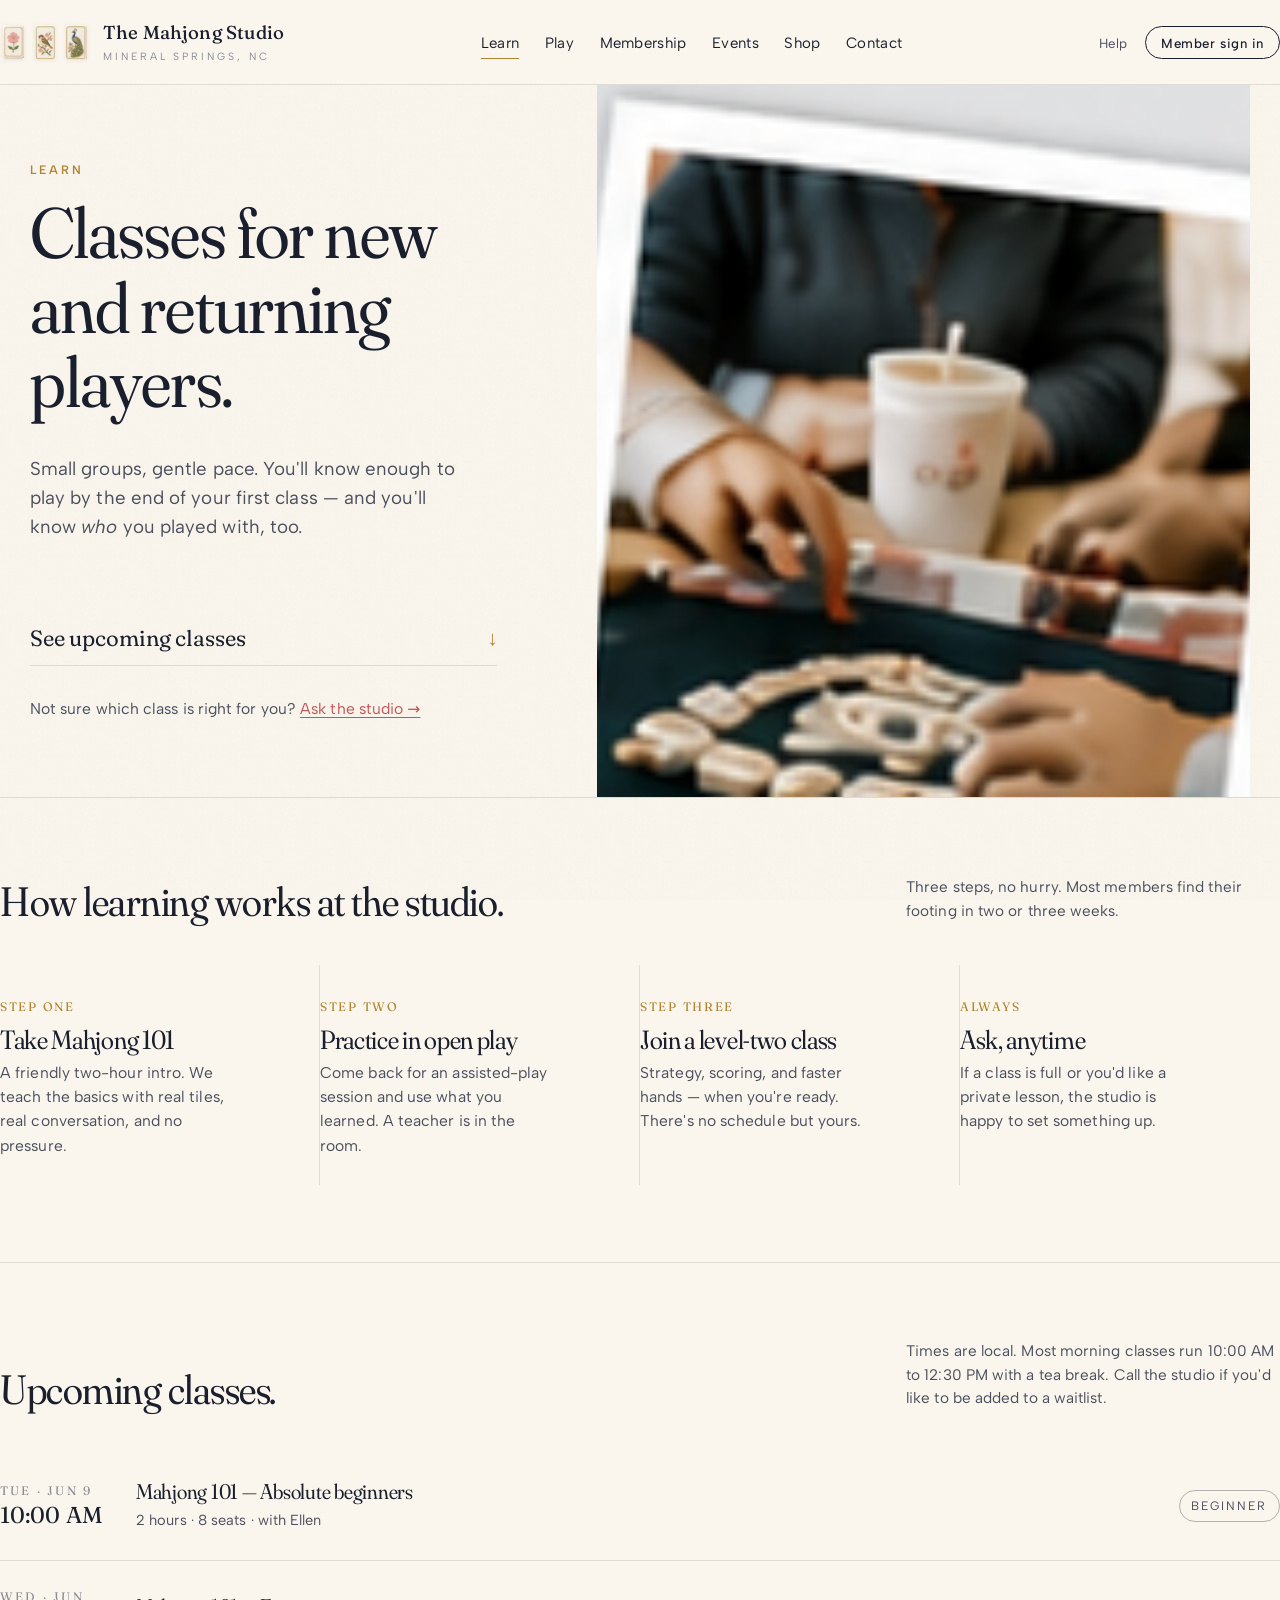
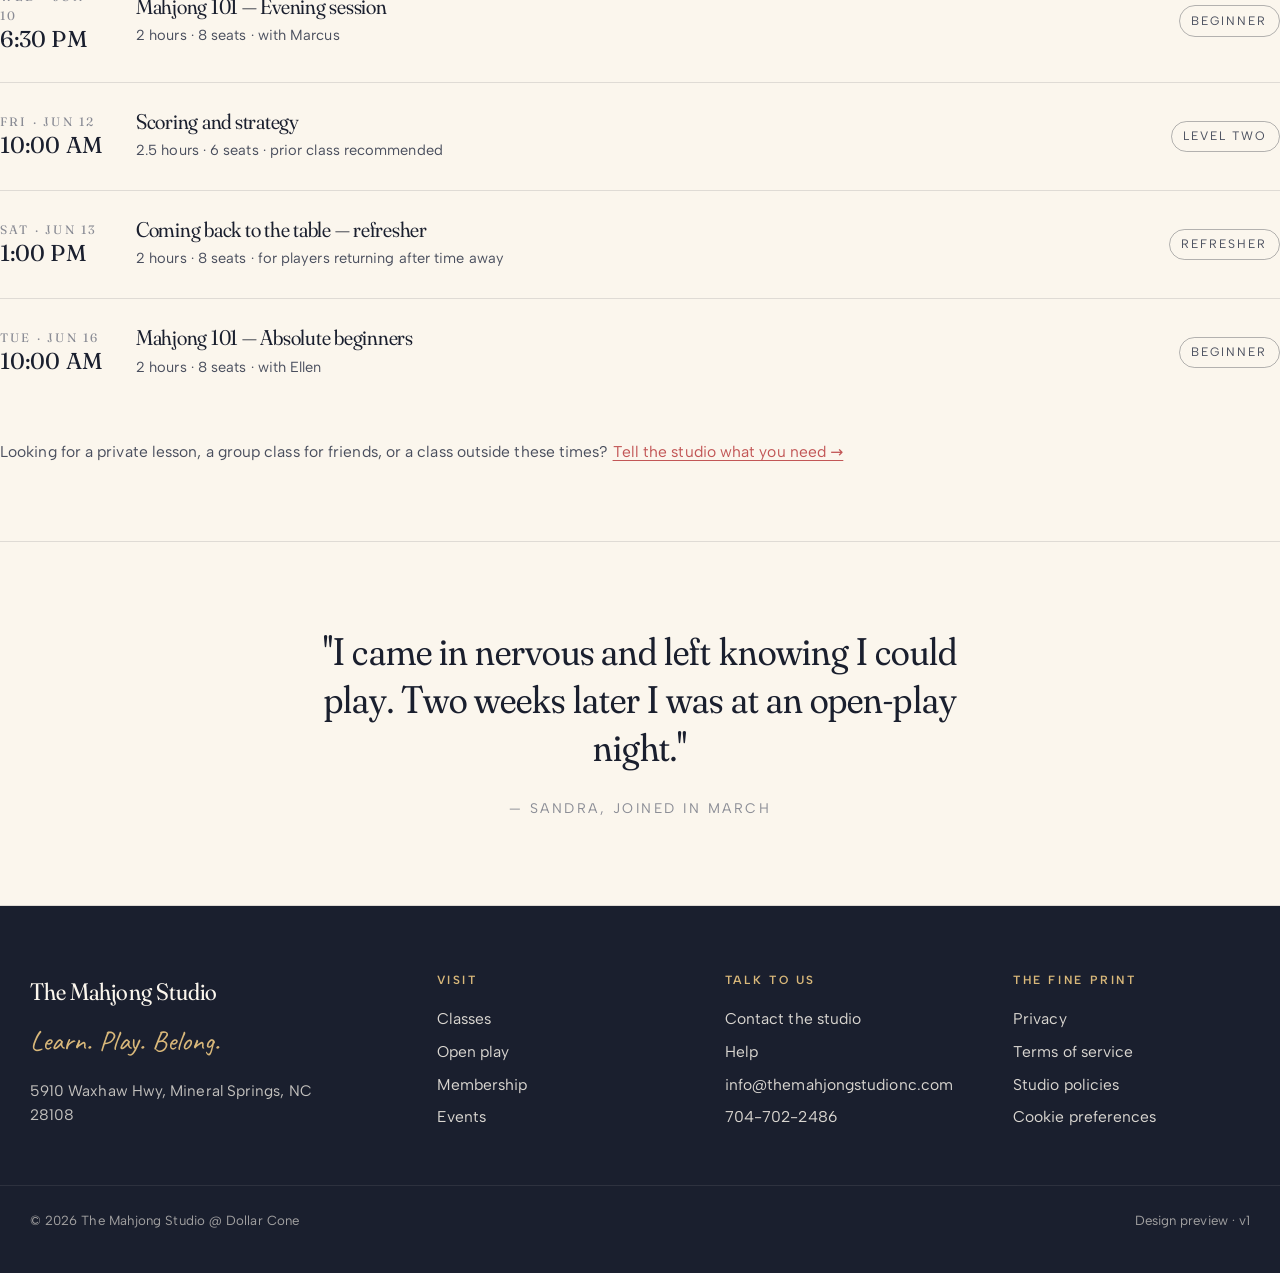
==== classes.html @ 5782437b "Initial design preview for public website redesign" ====
<!doctype html>
<html lang="en">
<head>
  <meta charset="utf-8" />
  <meta name="viewport" content="width=device-width, initial-scale=1" />
  <title>Classes — The Mahjong Studio</title>
  <link rel="stylesheet" href="./_shared.css" />
</head>
<body>
  <header class="site-nav">
    <div class="shell row">
      <a class="brandmark" href="./index.html">
        <span class="tiles">
          <img src="./assets/mahjong-logo-tile-flower.png" alt="" />
          <img src="./assets/mahjong-logo-tile-sparrow.png" alt="" />
          <img src="./assets/mahjong-logo-tile-peacock.png" alt="" />
        </span>
        <span>
          <span class="name">The Mahjong Studio</span>
          <span class="loc">Mineral Springs, NC</span>
        </span>
      </a>
      <nav>
        <ul class="primary-nav">
          <li><a href="./classes.html" aria-current="page">Learn</a></li>
          <li><a href="./sessions.html">Play</a></li>
          <li><a href="./membership.html">Membership</a></li>
          <li><a href="#">Events</a></li>
          <li><a href="#">Shop</a></li>
          <li><a href="./contact.html">Contact</a></li>
        </ul>
      </nav>
      <ul class="utility-nav">
        <li><a href="./help.html">Help</a></li>
        <li><a class="member" href="#">Member sign in</a></li>
      </ul>
    </div>
  </header>

  <main>
    <section class="page-hero shell-wide" aria-labelledby="classes-title">
      <div class="copy">
        <span class="eyebrow gold">Learn</span>
        <h1 id="classes-title">Classes for new and returning players.</h1>
        <p class="sub" style="margin-top: 1.6rem;">
          Small groups, gentle pace. You'll know enough to play by the end of your first class —
          and you'll know <em>who</em> you played with, too.
        </p>

        <div class="actions" style="margin-top: 2rem;">
          <a href="#schedule">
            <span>See upcoming classes</span>
            <span class="arrow">↓</span>
          </a>
        </div>

        <p class="ask">
          Not sure which class is right for you? <a href="./contact.html">Ask the studio →</a>
        </p>
      </div>
      <div class="photo">
        <img src="./assets/mahjong-studio-polaroid-play.png" alt="A class at the studio with the instructor explaining a hand" />
      </div>
    </section>

    <section class="section shell-wide" aria-labelledby="path-title">
      <div class="section-head">
        <h2 id="path-title">How learning works at the studio.</h2>
        <p class="meta">
          Three steps, no hurry. Most members find their footing in two or three weeks.
        </p>
      </div>

      <div class="feature-grid">
        <div class="feature">
          <span class="num">STEP ONE</span>
          <h3>Take Mahjong 101</h3>
          <p>A friendly two-hour intro. We teach the basics with real tiles, real conversation, and no pressure.</p>
        </div>
        <div class="feature">
          <span class="num">STEP TWO</span>
          <h3>Practice in open play</h3>
          <p>Come back for an assisted-play session and use what you learned. A teacher is in the room.</p>
        </div>
        <div class="feature">
          <span class="num">STEP THREE</span>
          <h3>Join a level-two class</h3>
          <p>Strategy, scoring, and faster hands — when you're ready. There's no schedule but yours.</p>
        </div>
        <div class="feature">
          <span class="num">ALWAYS</span>
          <h3>Ask, anytime</h3>
          <p>If a class is full or you'd like a private lesson, the studio is happy to set something up.</p>
        </div>
      </div>
    </section>

    <section class="section shell-wide" id="schedule" aria-labelledby="schedule-title">
      <div class="section-head">
        <h2 id="schedule-title">Upcoming classes.</h2>
        <p class="meta">
          Times are local. Most morning classes run 10:00 AM to 12:30 PM with a tea break.
          Call the studio if you'd like to be added to a waitlist.
        </p>
      </div>

      <div class="stack">
        <a class="row-item" href="#">
          <span class="when">
            <span class="day">Tue · Jun 9</span>
            <span class="date">10:00 AM</span>
          </span>
          <span class="body">
            <h4>Mahjong 101 — Absolute beginners</h4>
            <span class="meta">2 hours · 8 seats · with Ellen</span>
          </span>
          <span class="tag">Beginner</span>
        </a>
        <a class="row-item" href="#">
          <span class="when">
            <span class="day">Wed · Jun 10</span>
            <span class="date">6:30 PM</span>
          </span>
          <span class="body">
            <h4>Mahjong 101 — Evening session</h4>
            <span class="meta">2 hours · 8 seats · with Marcus</span>
          </span>
          <span class="tag">Beginner</span>
        </a>
        <a class="row-item" href="#">
          <span class="when">
            <span class="day">Fri · Jun 12</span>
            <span class="date">10:00 AM</span>
          </span>
          <span class="body">
            <h4>Scoring and strategy</h4>
            <span class="meta">2.5 hours · 6 seats · prior class recommended</span>
          </span>
          <span class="tag">Level two</span>
        </a>
        <a class="row-item" href="#">
          <span class="when">
            <span class="day">Sat · Jun 13</span>
            <span class="date">1:00 PM</span>
          </span>
          <span class="body">
            <h4>Coming back to the table — refresher</h4>
            <span class="meta">2 hours · 8 seats · for players returning after time away</span>
          </span>
          <span class="tag">Refresher</span>
        </a>
        <a class="row-item" href="#">
          <span class="when">
            <span class="day">Tue · Jun 16</span>
            <span class="date">10:00 AM</span>
          </span>
          <span class="body">
            <h4>Mahjong 101 — Absolute beginners</h4>
            <span class="meta">2 hours · 8 seats · with Ellen</span>
          </span>
          <span class="tag">Beginner</span>
        </a>
      </div>

      <p class="ask" style="margin-top: 2rem;">
        Looking for a private lesson, a group class for friends, or a class outside these times?
        <a href="./contact.html">Tell the studio what you need →</a>
      </p>
    </section>

    <section class="pull">
      <div class="shell">
        <blockquote>
          "I came in nervous and left knowing I could play. Two weeks later I was at an open-play night."
        </blockquote>
        <cite>— Sandra, joined in March</cite>
      </div>
    </section>
  </main>

  <footer class="site-foot">
    <div class="shell row">
      <div>
        <span class="serif" style="font-size: 1.4rem;">The Mahjong Studio</span>
        <span class="tagline">Learn. Play. Belong.</span>
        <p style="font-size: 0.9rem; opacity: 0.75; max-width: 18rem;">5910 Waxhaw Hwy, Mineral Springs, NC 28108</p>
      </div>
      <div>
        <h4>Visit</h4>
        <a href="./classes.html">Classes</a>
        <a href="./sessions.html">Open play</a>
        <a href="./membership.html">Membership</a>
        <a href="#">Events</a>
      </div>
      <div>
        <h4>Talk to us</h4>
        <a href="./contact.html">Contact the studio</a>
        <a href="./help.html">Help</a>
        <a href="mailto:info@themahjongstudionc.com">info@themahjongstudionc.com</a>
        <a href="tel:7047022486">704-702-2486</a>
      </div>
      <div>
        <h4>The fine print</h4>
        <a href="#">Privacy</a>
        <a href="#">Terms of service</a>
        <a href="#">Studio policies</a>
        <a href="#">Cookie preferences</a>
      </div>
    </div>
    <div class="shell colophon">
      <span>© 2026 The Mahjong Studio @ Dollar Cone</span>
      <span>Design preview · v1</span>
    </div>
  </footer>
</body>
</html>
---- _shared.css ----
/* Design preview for The Mahjong Studio public surface
   Throwaway HTML — open any *.html file in a browser to review.
   Direction: warm editorial hospitality, type-led, generous space. */

@import url('https://fonts.googleapis.com/css2?family=Fraunces:opsz,wght,SOFT@9..144,300..700,30..100&family=Albert+Sans:wght@300;400;500;600&family=Caveat:wght@500&display=swap');

:root {
  --paper:        #fbf6ed;
  --paper-soft:   #f4ecdd;
  --ink:          #1a1f2e;
  --ink-soft:     #4a4f5e;
  --ink-faint:    #8a8c95;
  --rule:         rgba(26, 31, 46, 0.12);
  --rule-strong:  rgba(26, 31, 46, 0.32);
  --coral:        #c25656;
  --gold:         #b18432;
  --gold-soft:    #d9b87a;
  --moss:         #6b7a5a;
  --linen:        #efe5d2;
  --max:          76rem;
}

* { box-sizing: border-box; margin: 0; padding: 0; }

html { font-size: 17px; }

body {
  background: var(--paper);
  color: var(--ink);
  font-family: 'Albert Sans', system-ui, sans-serif;
  font-weight: 400;
  line-height: 1.55;
  letter-spacing: 0.005em;
  -webkit-font-smoothing: antialiased;
  text-rendering: optimizeLegibility;
}

/* Subtle paper grain */
body::before {
  content: '';
  position: fixed;
  inset: 0;
  pointer-events: none;
  background-image: url("data:image/svg+xml;utf8,<svg xmlns='http://www.w3.org/2000/svg' width='200' height='200'><filter id='n'><feTurbulence baseFrequency='0.85' numOctaves='2'/><feColorMatrix values='0 0 0 0 0  0 0 0 0 0  0 0 0 0 0  0 0 0 0.035 0'/></filter><rect width='200' height='200' filter='url(%23n)'/></svg>");
  mix-blend-mode: multiply;
  opacity: 0.6;
  z-index: 1;
}

main, header, footer, nav { position: relative; z-index: 2; }

/* Type system */
.serif  { font-family: 'Fraunces', Georgia, serif; font-variation-settings: 'opsz' 144, 'SOFT' 50; }
.script { font-family: 'Caveat', cursive; }

h1, h2, h3, h4 {
  font-family: 'Fraunces', Georgia, serif;
  font-variation-settings: 'opsz' 144, 'SOFT' 50;
  font-weight: 380;
  letter-spacing: -0.012em;
  line-height: 1.04;
}

.eyebrow {
  font-family: 'Albert Sans', sans-serif;
  font-size: 0.72rem;
  text-transform: uppercase;
  letter-spacing: 0.22em;
  font-weight: 600;
  color: var(--ink-soft);
}

.eyebrow.gold { color: var(--gold); }
.eyebrow.coral { color: var(--coral); }
.eyebrow.moss { color: var(--moss); }

/* Layout */
.shell {
  max-width: var(--max);
  margin: 0 auto;
  padding: 0 1.75rem;
}

.shell-wide {
  max-width: 90rem;
  margin: 0 auto;
  padding: 0 1.75rem;
}

/* Top nav — small, dignified */
.site-nav {
  border-bottom: 1px solid var(--rule);
  background: var(--paper);
}

.site-nav .row {
  display: flex;
  align-items: center;
  justify-content: space-between;
  gap: 2rem;
  padding: 1.1rem 0;
}

.brandmark {
  display: flex;
  align-items: center;
  gap: 0.75rem;
  text-decoration: none;
  color: var(--ink);
}

.brandmark .tiles {
  display: flex;
  gap: 0.25rem;
}

.brandmark .tiles img {
  width: 1.6rem;
  height: 2rem;
  object-fit: contain;
  filter: drop-shadow(0 1px 2px rgba(0,0,0,0.08));
}

.brandmark .name {
  font-family: 'Fraunces', Georgia, serif;
  font-size: 1.1rem;
  font-weight: 460;
  letter-spacing: 0.01em;
  font-variation-settings: 'opsz' 24, 'SOFT' 30;
}

.brandmark .loc {
  display: block;
  font-size: 0.62rem;
  text-transform: uppercase;
  letter-spacing: 0.28em;
  color: var(--ink-faint);
  margin-top: 0.05rem;
}

.primary-nav {
  display: flex;
  gap: 1.5rem;
  list-style: none;
  align-items: center;
}

.primary-nav a {
  font-size: 0.88rem;
  color: var(--ink);
  text-decoration: none;
  letter-spacing: 0.02em;
  padding: 0.35rem 0;
  border-bottom: 1px solid transparent;
  transition: border-color 200ms ease;
}

.primary-nav a:hover,
.primary-nav a[aria-current='page'] {
  border-bottom-color: var(--gold);
}

.utility-nav {
  display: flex;
  gap: 1rem;
  list-style: none;
  align-items: center;
}

.utility-nav a {
  font-size: 0.78rem;
  color: var(--ink-soft);
  text-decoration: none;
  letter-spacing: 0.04em;
}

.utility-nav .member {
  border: 1px solid var(--ink);
  padding: 0.45rem 0.9rem;
  color: var(--ink);
  border-radius: 999px;
  font-weight: 500;
}

.utility-nav .member:hover { background: var(--ink); color: var(--paper); }

/* Page hero — split, no overlay */
.page-hero {
  display: grid;
  grid-template-columns: minmax(0, 1fr) minmax(0, 1.15fr);
  gap: 0;
  align-items: stretch;
  border-bottom: 1px solid var(--rule);
}

.page-hero .copy {
  padding: 4.5rem 2.5rem 4.5rem 0;
  display: flex;
  flex-direction: column;
  justify-content: center;
  max-width: 30rem;
}

.page-hero .photo {
  position: relative;
  min-height: 32rem;
  background: var(--linen);
}

.page-hero .photo img {
  position: absolute;
  inset: 0;
  width: 100%;
  height: 100%;
  object-fit: cover;
}

.page-hero h1 {
  font-size: clamp(2.6rem, 5.6vw, 4.2rem);
  margin: 0.9rem 0 0.6rem;
}

.page-hero .script {
  font-size: 2.1rem;
  color: var(--coral);
  line-height: 1;
  margin: 0.4rem 0 1.2rem;
  display: inline-block;
}

.page-hero .sub {
  font-size: 1.1rem;
  color: var(--ink-soft);
  max-width: 26rem;
  margin: 0 0 2rem;
}

.page-hero .actions {
  display: flex;
  flex-direction: column;
  gap: 0.6rem;
  margin-bottom: 1.3rem;
}

.page-hero .actions a {
  font-family: 'Fraunces', Georgia, serif;
  font-variation-settings: 'opsz' 24, 'SOFT' 50;
  font-size: 1.3rem;
  font-weight: 380;
  letter-spacing: -0.005em;
  color: var(--ink);
  text-decoration: none;
  border-bottom: 1px solid var(--rule);
  padding: 0.6rem 0;
  display: flex;
  justify-content: space-between;
  align-items: center;
  transition: color 200ms ease, border-color 200ms ease;
}

.page-hero .actions a:hover {
  color: var(--coral);
  border-bottom-color: var(--coral);
}

.page-hero .actions a .arrow { color: var(--gold); font-size: 1.2rem; }

.ask {
  font-size: 0.92rem;
  color: var(--ink-soft);
  margin-top: 0.5rem;
}

.ask a {
  color: var(--coral);
  text-decoration: underline;
  text-decoration-thickness: 1px;
  text-underline-offset: 3px;
}

/* Section: feature row */
.section {
  padding: 4.5rem 0;
  border-bottom: 1px solid var(--rule);
}

.section-head {
  display: flex;
  justify-content: space-between;
  align-items: flex-end;
  margin-bottom: 2.5rem;
  gap: 2rem;
  flex-wrap: wrap;
}

.section-head h2 {
  font-size: clamp(1.9rem, 3.2vw, 2.6rem);
  max-width: 32rem;
}

.section-head .meta {
  font-size: 0.9rem;
  color: var(--ink-soft);
  max-width: 22rem;
}

/* Feature grid — 4 typographic blocks, not boxes */
.feature-grid {
  display: grid;
  grid-template-columns: repeat(4, minmax(0, 1fr));
  gap: 0;
}

.feature {
  padding: 1.6rem 1.5rem 1.6rem 0;
  border-right: 1px solid var(--rule);
  text-decoration: none;
  color: var(--ink);
  display: block;
  position: relative;
}

.feature:last-child { border-right: 0; }

.feature .num {
  font-family: 'Fraunces', serif;
  font-variation-settings: 'opsz' 24;
  font-size: 0.72rem;
  color: var(--gold);
  letter-spacing: 0.14em;
}

.feature h3 {
  font-size: 1.55rem;
  margin: 0.45rem 0 0.45rem;
  font-weight: 380;
}

.feature p {
  color: var(--ink-soft);
  font-size: 0.92rem;
  max-width: 14rem;
}

.feature .more {
  font-size: 0.82rem;
  color: var(--coral);
  margin-top: 0.9rem;
  display: inline-block;
  border-bottom: 1px solid transparent;
}

.feature:hover .more { border-bottom-color: var(--coral); }

/* Studio block */
.studio-card {
  display: grid;
  grid-template-columns: 1fr 1fr;
  gap: 3rem;
  padding: 4.5rem 0;
  border-bottom: 1px solid var(--rule);
  align-items: center;
}

.studio-card .meta {
  display: grid;
  grid-template-columns: max-content 1fr;
  gap: 0.6rem 1.5rem;
  margin-top: 1.6rem;
  font-size: 0.95rem;
}

.studio-card .meta dt {
  font-size: 0.72rem;
  text-transform: uppercase;
  letter-spacing: 0.18em;
  color: var(--ink-faint);
  padding-top: 0.18rem;
}

.studio-card .meta dd { color: var(--ink); }

.studio-card .photo {
  position: relative;
  aspect-ratio: 5 / 4;
  background: var(--linen);
  overflow: hidden;
}

.studio-card .photo img {
  position: absolute;
  inset: 0;
  width: 100%;
  height: 100%;
  object-fit: cover;
}

/* Footer */
.site-foot {
  background: var(--ink);
  color: var(--paper);
  padding: 4rem 0 2.5rem;
  margin-top: 0;
}

.site-foot .row {
  display: grid;
  grid-template-columns: 1.5fr 1fr 1fr 1fr;
  gap: 3rem;
}

.site-foot h4 {
  font-family: 'Albert Sans', sans-serif;
  font-size: 0.7rem;
  text-transform: uppercase;
  letter-spacing: 0.22em;
  color: var(--gold-soft);
  font-weight: 600;
  margin-bottom: 1rem;
}

.site-foot a {
  color: var(--paper);
  text-decoration: none;
  font-size: 0.92rem;
  display: block;
  padding: 0.25rem 0;
  opacity: 0.85;
}

.site-foot a:hover { opacity: 1; }

.site-foot .tagline {
  font-family: 'Caveat', cursive;
  font-size: 1.65rem;
  color: var(--gold-soft);
  display: block;
  margin: 0.5rem 0 1rem;
}

.site-foot .colophon {
  border-top: 1px solid rgba(251, 246, 237, 0.14);
  margin-top: 3rem;
  padding-top: 1.4rem;
  font-size: 0.78rem;
  opacity: 0.6;
  display: flex;
  justify-content: space-between;
}

/* Lists (used on classes/sessions/help/membership) */
.stack { display: grid; gap: 1px; background: var(--rule); }
.stack > * { background: var(--paper); }

.row-item {
  display: grid;
  grid-template-columns: 6rem 1fr auto;
  gap: 2rem;
  padding: 1.6rem 0;
  align-items: center;
  text-decoration: none;
  color: var(--ink);
}

.row-item .when {
  font-family: 'Fraunces', serif;
  font-variation-settings: 'opsz' 24;
  color: var(--ink);
}

.row-item .when .day {
  font-size: 0.72rem;
  text-transform: uppercase;
  letter-spacing: 0.18em;
  color: var(--ink-faint);
  display: block;
  margin-bottom: 0.15rem;
}

.row-item .when .date {
  font-size: 1.35rem;
  line-height: 1;
}

.row-item .body h4 {
  font-size: 1.25rem;
  font-weight: 380;
  margin-bottom: 0.25rem;
}

.row-item .body .meta {
  font-size: 0.86rem;
  color: var(--ink-soft);
}

.row-item .tag {
  font-size: 0.72rem;
  text-transform: uppercase;
  letter-spacing: 0.16em;
  color: var(--ink-soft);
  border: 1px solid var(--rule-strong);
  padding: 0.32rem 0.7rem;
  border-radius: 999px;
}

.row-item:hover .body h4 { color: var(--coral); }

/* Help: questions */
.q-list {
  display: grid;
  grid-template-columns: repeat(2, minmax(0, 1fr));
  gap: 0;
  border-top: 1px solid var(--rule);
}

.q-list a {
  padding: 1.7rem 1.5rem 1.7rem 0;
  border-bottom: 1px solid var(--rule);
  color: var(--ink);
  text-decoration: none;
  display: block;
}

.q-list a:nth-child(odd) { padding-right: 2.5rem; border-right: 1px solid var(--rule); }
.q-list a:nth-child(even) { padding-left: 2.5rem; }

.q-list .q {
  font-family: 'Fraunces', serif;
  font-variation-settings: 'opsz' 36, 'SOFT' 50;
  font-size: 1.4rem;
  font-weight: 380;
  letter-spacing: -0.005em;
  color: var(--ink);
  margin-bottom: 0.4rem;
  display: flex;
  justify-content: space-between;
}

.q-list .q .arrow { color: var(--gold); }
.q-list .a { color: var(--ink-soft); font-size: 0.92rem; max-width: 28rem; }
.q-list a:hover .q { color: var(--coral); }

/* Contact */
.contact-grid {
  display: grid;
  grid-template-columns: 1fr 1fr;
  gap: 4rem;
  padding: 4.5rem 0;
}

.contact-cards {
  display: grid;
  gap: 0;
}

.contact-card {
  padding: 1.6rem 0;
  border-bottom: 1px solid var(--rule);
  display: grid;
  grid-template-columns: 6.5rem 1fr;
  gap: 1.5rem;
  align-items: baseline;
}

.contact-card:last-child { border-bottom: 0; }

.contact-card dt {
  font-size: 0.72rem;
  text-transform: uppercase;
  letter-spacing: 0.22em;
  color: var(--ink-faint);
  font-weight: 600;
  padding-top: 0.3rem;
}

.contact-card dd .big {
  font-family: 'Fraunces', serif;
  font-variation-settings: 'opsz' 36, 'SOFT' 50;
  font-size: 1.45rem;
  font-weight: 380;
  color: var(--ink);
}

.contact-card dd a { color: var(--ink); text-decoration: none; border-bottom: 1px solid var(--gold); padding-bottom: 0.1rem; }
.contact-card dd a:hover { color: var(--coral); border-bottom-color: var(--coral); }
.contact-card dd small { display: block; color: var(--ink-soft); font-size: 0.85rem; margin-top: 0.35rem; }

.contact-form {
  background: var(--paper-soft);
  padding: 2.5rem;
  border: 1px solid var(--rule);
}

.contact-form h3 { font-size: 1.6rem; margin-bottom: 1.2rem; }

.contact-form label {
  display: block;
  margin-bottom: 1rem;
}

.contact-form label span {
  font-size: 0.74rem;
  text-transform: uppercase;
  letter-spacing: 0.18em;
  color: var(--ink-soft);
  font-weight: 600;
  display: block;
  margin-bottom: 0.35rem;
}

.contact-form input,
.contact-form textarea,
.contact-form select {
  width: 100%;
  background: var(--paper);
  border: 1px solid var(--rule-strong);
  font-family: inherit;
  font-size: 0.95rem;
  color: var(--ink);
  padding: 0.7rem 0.9rem;
}

.contact-form textarea { min-height: 7rem; resize: vertical; }

.contact-form button {
  border: 0;
  background: var(--ink);
  color: var(--paper);
  padding: 0.85rem 1.4rem;
  font-family: 'Fraunces', serif;
  font-variation-settings: 'opsz' 24, 'SOFT' 30;
  font-size: 1.05rem;
  cursor: pointer;
  letter-spacing: 0.005em;
  margin-top: 0.6rem;
}

.contact-form button:hover { background: var(--coral); }

/* Membership tiers */
.tier-grid {
  display: grid;
  grid-template-columns: repeat(2, minmax(0, 1fr));
  gap: 0;
  border-top: 1px solid var(--rule);
}

.tier {
  padding: 2.5rem;
  border-bottom: 1px solid var(--rule);
  border-right: 1px solid var(--rule);
}

.tier:nth-child(even) { border-right: 0; }

.tier .price {
  font-family: 'Fraunces', serif;
  font-variation-settings: 'opsz' 144, 'SOFT' 40;
  font-size: 3.2rem;
  font-weight: 380;
  line-height: 1;
  display: block;
  margin: 0.6rem 0 0.2rem;
}

.tier .price small {
  font-size: 0.9rem;
  font-family: 'Albert Sans', sans-serif;
  color: var(--ink-soft);
  font-variation-settings: normal;
  letter-spacing: 0.02em;
}

.tier h3 { font-size: 1.55rem; margin-bottom: 0.4rem; }
.tier .who { color: var(--ink-soft); margin-bottom: 1.4rem; font-size: 0.95rem; }
.tier ul { list-style: none; padding: 0; }
.tier li { padding: 0.5rem 0; border-top: 1px solid var(--rule); font-size: 0.95rem; }
.tier li:first-child { border-top: 0; }
.tier .join {
  display: inline-block;
  margin-top: 1.4rem;
  font-family: 'Fraunces', serif;
  font-size: 1.1rem;
  font-weight: 380;
  color: var(--coral);
  text-decoration: none;
  border-bottom: 1px solid var(--coral);
  padding-bottom: 0.15rem;
}

.tier.feature { background: var(--paper-soft); }

/* Pull-quote (used on a few pages) */
.pull {
  padding: 5rem 0;
  border-bottom: 1px solid var(--rule);
  text-align: center;
}

.pull blockquote {
  font-family: 'Fraunces', serif;
  font-variation-settings: 'opsz' 144, 'SOFT' 70;
  font-size: clamp(1.6rem, 3vw, 2.4rem);
  font-weight: 380;
  line-height: 1.25;
  max-width: 40rem;
  margin: 0 auto;
  color: var(--ink);
}

.pull cite {
  font-style: normal;
  font-size: 0.82rem;
  letter-spacing: 0.18em;
  text-transform: uppercase;
  color: var(--ink-faint);
  margin-top: 1.6rem;
  display: block;
}

/* Cover page (index) */
.cover {
  min-height: 100vh;
  display: flex;
  flex-direction: column;
  justify-content: center;
  padding: 4rem 0;
}

.cover .eyebrow { margin-bottom: 1.2rem; }
.cover h1 { font-size: clamp(3rem, 7vw, 5.4rem); max-width: 22ch; margin-bottom: 1.4rem; }
.cover .lede { font-size: 1.2rem; color: var(--ink-soft); max-width: 38rem; margin-bottom: 3rem; }

.cover-grid {
  display: grid;
  grid-template-columns: repeat(3, minmax(0, 1fr));
  gap: 0;
  border-top: 1px solid var(--rule);
}

.cover-grid a {
  display: block;
  padding: 1.8rem 1.5rem 1.8rem 0;
  text-decoration: none;
  color: var(--ink);
  border-right: 1px solid var(--rule);
  border-bottom: 1px solid var(--rule);
}

.cover-grid a:nth-child(3n) { border-right: 0; }

.cover-grid .num {
  font-family: 'Fraunces', serif;
  font-size: 0.72rem;
  color: var(--gold);
  letter-spacing: 0.14em;
}

.cover-grid h3 { font-size: 1.6rem; font-weight: 380; margin: 0.4rem 0 0.4rem; }
.cover-grid p { font-size: 0.9rem; color: var(--ink-soft); }
.cover-grid a:hover h3 { color: var(--coral); }

/* Responsive */
@media (max-width: 880px) {
  .page-hero { grid-template-columns: 1fr; }
  .page-hero .copy { padding: 3rem 0; max-width: none; }
  .page-hero .photo { min-height: 22rem; order: -1; }
  .feature-grid { grid-template-columns: repeat(2, 1fr); }
  .feature { border-right: 0; border-bottom: 1px solid var(--rule); }
  .studio-card { grid-template-columns: 1fr; }
  .q-list { grid-template-columns: 1fr; }
  .q-list a:nth-child(odd) { padding-right: 0; border-right: 0; }
  .q-list a:nth-child(even) { padding-left: 0; }
  .contact-grid { grid-template-columns: 1fr; }
  .site-foot .row { grid-template-columns: 1fr 1fr; }
  .tier-grid { grid-template-columns: 1fr; }
  .tier { border-right: 0; }
  .cover-grid { grid-template-columns: 1fr; }
  .cover-grid a { border-right: 0; }
  .primary-nav { display: none; }
}
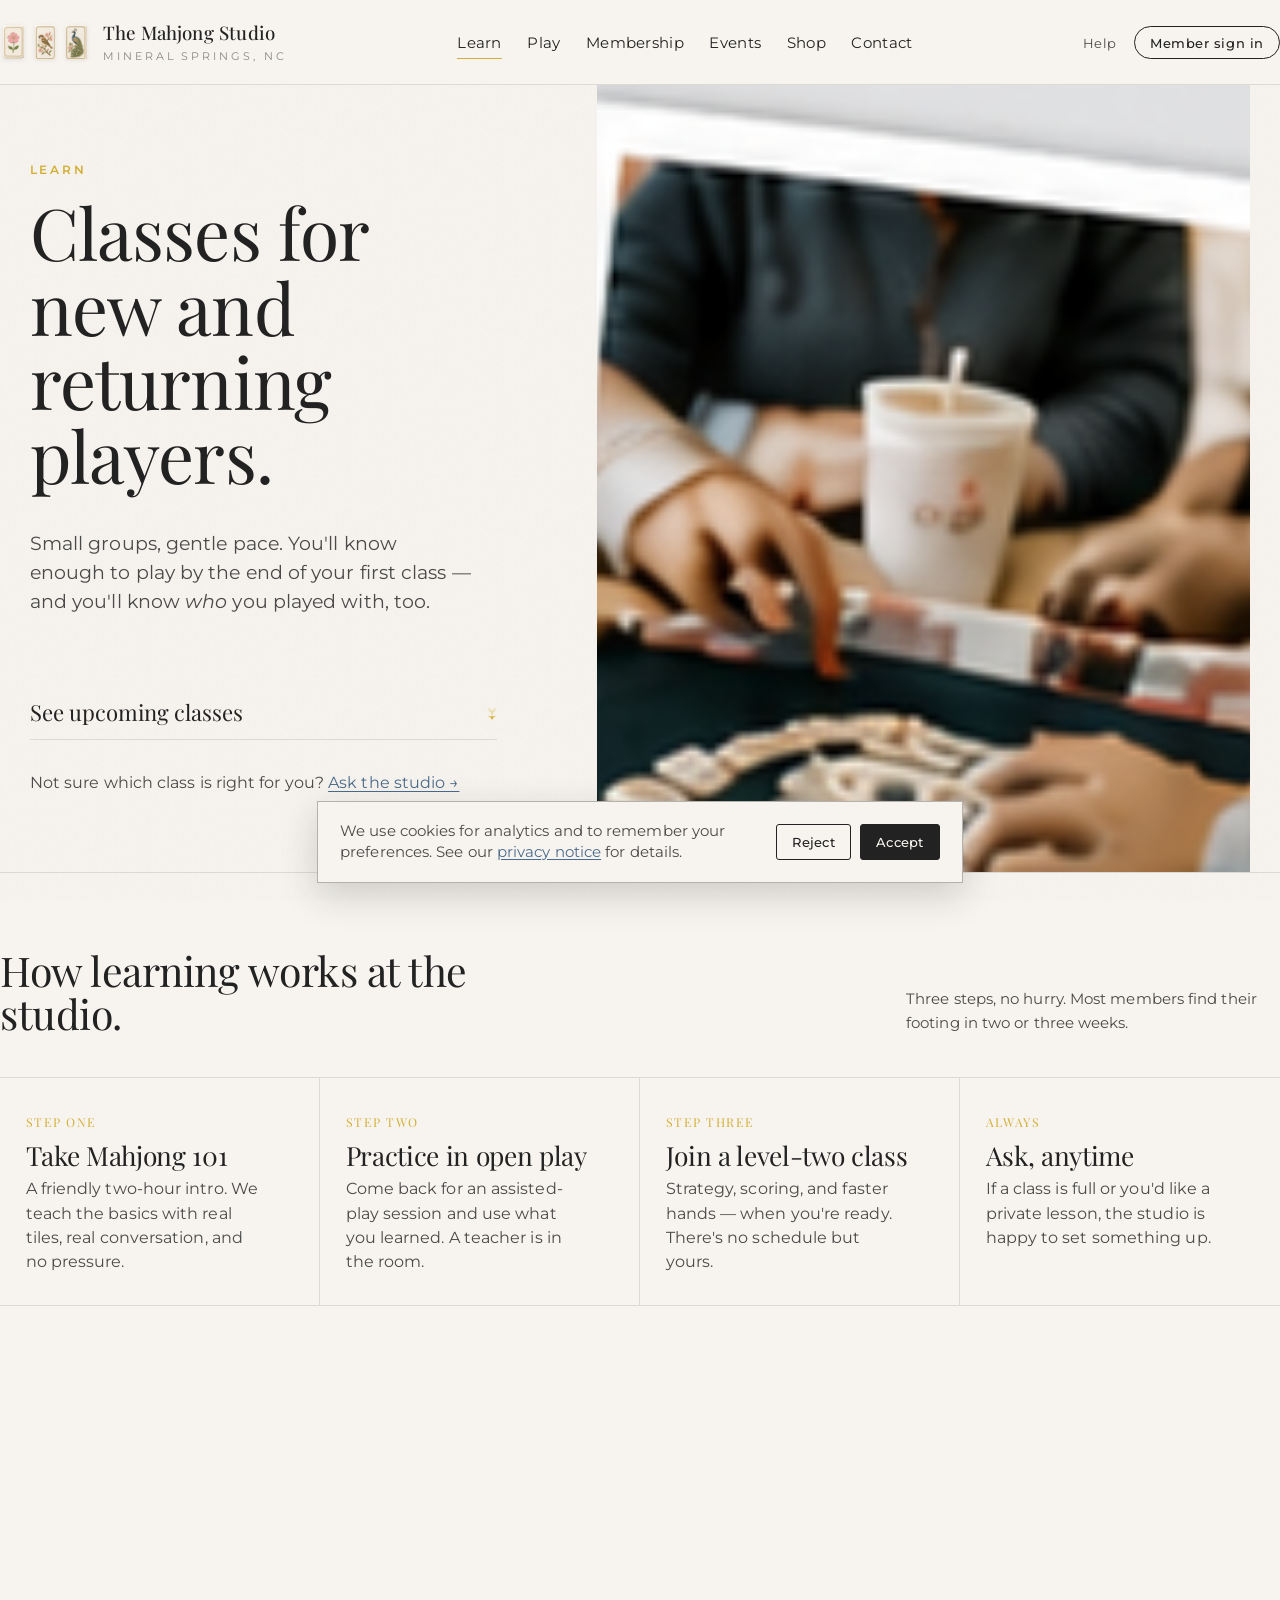
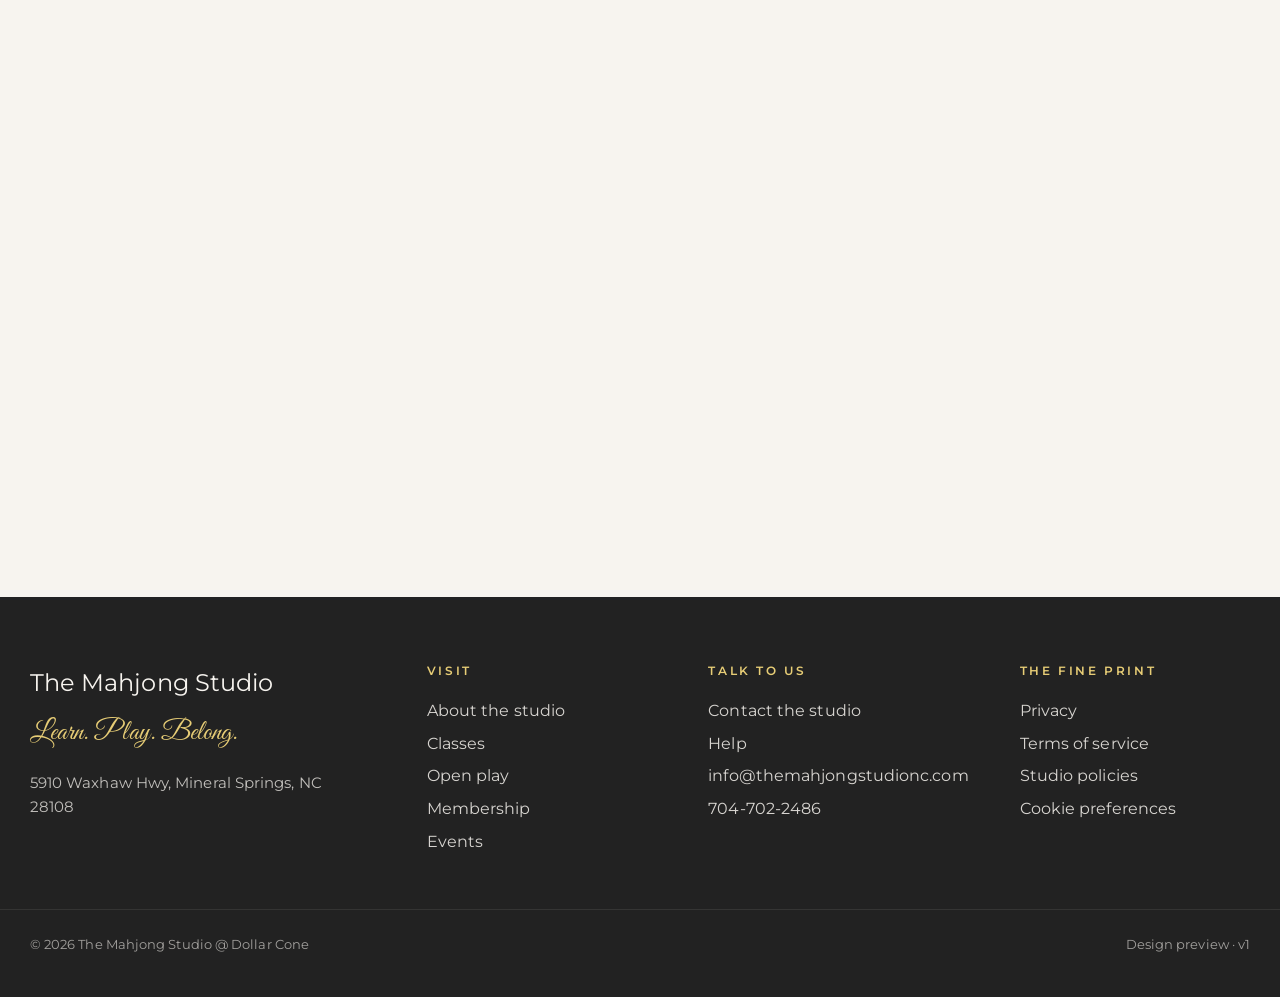
==== commit 6c3ab724: "Add about page, cookie banner, calendar to classes, right-now strip, filter chips, add-to-calendar l" ====
--- a/classes.html
+++ b/classes.html
@@ -4,7 +4,7 @@
   <meta charset="utf-8" />
   <meta name="viewport" content="width=device-width, initial-scale=1" />
   <title>Classes — The Mahjong Studio</title>
-  <link rel="stylesheet" href="./_shared.css" />
+  <link rel="stylesheet" href="./_shared.css?v=3" />
 </head>
 <body>
   <header class="site-nav">
@@ -104,6 +104,67 @@
         </p>
       </div>
 
+      <div class="calendar" role="group" aria-label="June 2026 classes at The Mahjong Studio">
+        <header>
+          <span class="month">June 2026</span>
+          <span class="cal-nav">
+            <a href="#" aria-label="Previous month">&larr;</a>
+            <span class="today">Today</span>
+            <a href="#" aria-label="Next month">&rarr;</a>
+          </span>
+        </header>
+        <div class="dow" aria-hidden="true">
+          <span>Sun</span><span>Mon</span><span>Tue</span><span>Wed</span><span>Thu</span><span>Fri</span><span>Sat</span>
+        </div>
+        <div class="grid">
+          <div class="day muted"><span class="date">31</span></div>
+          <div class="day"><span class="date">1</span></div>
+          <div class="day"><span class="date">2</span><span class="chip class">Mahjong 101 &middot; 10 AM</span></div>
+          <div class="day"><span class="date">3</span><span class="chip class">Mahjong 101 &middot; 6:30 PM</span></div>
+          <div class="day"><span class="date">4</span></div>
+          <div class="day"><span class="date">5</span><span class="chip class">Scoring &amp; strategy &middot; 10 AM</span></div>
+          <div class="day"><span class="date">6</span></div>
+
+          <div class="day"><span class="date">7</span></div>
+          <div class="day"><span class="date">8</span></div>
+          <div class="day today"><span class="date">9</span><span class="chip class">Mahjong 101 &middot; 10 AM</span></div>
+          <div class="day"><span class="date">10</span><span class="chip class">Mahjong 101 &middot; 6:30 PM</span></div>
+          <div class="day"><span class="date">11</span></div>
+          <div class="day"><span class="date">12</span><span class="chip class">Scoring &amp; strategy &middot; 10 AM</span></div>
+          <div class="day"><span class="date">13</span><span class="chip class">Refresher &middot; 1 PM</span></div>
+
+          <div class="day"><span class="date">14</span></div>
+          <div class="day"><span class="date">15</span></div>
+          <div class="day"><span class="date">16</span><span class="chip class">Mahjong 101 &middot; 10 AM</span></div>
+          <div class="day"><span class="date">17</span><span class="chip class">Mahjong 101 &middot; 6:30 PM</span></div>
+          <div class="day"><span class="date">18</span></div>
+          <div class="day"><span class="date">19</span><span class="chip class">Scoring &amp; strategy &middot; 10 AM</span></div>
+          <div class="day"><span class="date">20</span></div>
+
+          <div class="day"><span class="date">21</span></div>
+          <div class="day"><span class="date">22</span></div>
+          <div class="day"><span class="date">23</span><span class="chip class">Mahjong 101 &middot; 10 AM</span></div>
+          <div class="day"><span class="date">24</span><span class="chip class">Mahjong 101 &middot; 6:30 PM</span></div>
+          <div class="day"><span class="date">25</span></div>
+          <div class="day"><span class="date">26</span><span class="chip class">Scoring &amp; strategy &middot; 10 AM</span></div>
+          <div class="day"><span class="date">27</span><span class="chip class">Refresher &middot; 1 PM</span></div>
+
+          <div class="day"><span class="date">28</span></div>
+          <div class="day"><span class="date">29</span></div>
+          <div class="day"><span class="date">30</span><span class="chip class">Mahjong 101 &middot; 10 AM</span></div>
+          <div class="day muted"><span class="date">1</span></div>
+          <div class="day muted"><span class="date">2</span></div>
+          <div class="day muted"><span class="date">3</span></div>
+          <div class="day muted"><span class="date">4</span></div>
+        </div>
+        <div class="legend">
+          <span class="legend-item"><span class="legend-dot" style="background:var(--blush-soft); border-left-color:#c2718a;"></span> Class day</span>
+          <span class="legend-item" style="color: var(--ink-faint);">Tap a date to see class details</span>
+        </div>
+      </div>
+
+      <h3 style="font-family: 'Playfair Display', Georgia, serif; font-size: 1.5rem; font-weight: 400; margin: 0 0 1.4rem; color: var(--ink);">This week's classes in detail</h3>
+
       <div class="stack">
         <a class="row-item" href="#">
           <span class="when">
@@ -113,6 +174,7 @@
           <span class="body">
             <h4>Mahjong 101 — Absolute beginners</h4>
             <span class="meta">2 hours · 8 seats · with Ellen</span>
+            <a class="add-cal" href="#" aria-label="Add to your calendar">Add to your calendar</a>
           </span>
           <span class="tag">Beginner</span>
         </a>
@@ -124,6 +186,7 @@
           <span class="body">
             <h4>Mahjong 101 — Evening session</h4>
             <span class="meta">2 hours · 8 seats · with Marcus</span>
+            <a class="add-cal" href="#" aria-label="Add to your calendar">Add to your calendar</a>
           </span>
           <span class="tag">Beginner</span>
         </a>
@@ -135,6 +198,7 @@
           <span class="body">
             <h4>Scoring and strategy</h4>
             <span class="meta">2.5 hours · 6 seats · prior class recommended</span>
+            <a class="add-cal" href="#" aria-label="Add to your calendar">Add to your calendar</a>
           </span>
           <span class="tag">Level two</span>
         </a>
@@ -146,6 +210,7 @@
           <span class="body">
             <h4>Coming back to the table — refresher</h4>
             <span class="meta">2 hours · 8 seats · for players returning after time away</span>
+            <a class="add-cal" href="#" aria-label="Add to your calendar">Add to your calendar</a>
           </span>
           <span class="tag">Refresher</span>
         </a>
@@ -157,6 +222,7 @@
           <span class="body">
             <h4>Mahjong 101 — Absolute beginners</h4>
             <span class="meta">2 hours · 8 seats · with Ellen</span>
+            <a class="add-cal" href="#" aria-label="Add to your calendar">Add to your calendar</a>
           </span>
           <span class="tag">Beginner</span>
         </a>
@@ -187,6 +253,7 @@
       </div>
       <div>
         <h4>Visit</h4>
+        <a href="./about.html">About the studio</a>
         <a href="./classes.html">Classes</a>
         <a href="./sessions.html">Open play</a>
         <a href="./membership.html">Membership</a>
@@ -212,5 +279,14 @@
       <span>Design preview · v1</span>
     </div>
   </footer>
+
+  <div class="cookie-banner" id="cookie-banner" role="region" aria-label="Cookie preferences">
+    <p>We use cookies for analytics and to remember your preferences. See our <a href="#">privacy notice</a> for details.</p>
+    <div class="actions">
+      <button type="button" onclick="document.getElementById('cookie-banner').setAttribute('hidden','true'); try{localStorage.setItem('cookies','rejected');}catch(e){}">Reject</button>
+      <button type="button" class="primary" onclick="document.getElementById('cookie-banner').setAttribute('hidden','true'); try{localStorage.setItem('cookies','accepted');}catch(e){}">Accept</button>
+    </div>
+  </div>
+  <script>try{if(localStorage.getItem('cookies'))document.getElementById('cookie-banner').setAttribute('hidden','true');}catch(e){}</script>
 </body>
 </html>
--- a/_shared.css
+++ b/_shared.css
@@ -1,22 +1,33 @@
 /* Design preview for The Mahjong Studio public surface
    Throwaway HTML — open any *.html file in a browser to review.
-   Direction: warm editorial hospitality, type-led, generous space. */
-
-@import url('https://fonts.googleapis.com/css2?family=Fraunces:opsz,wght,SOFT@9..144,300..700,30..100&family=Albert+Sans:wght@300;400;500;600&family=Caveat:wght@500&display=swap');
+   Direction: Pam's approved brand kit (Canva asset brief) — Playfair Display
+   headings + Montserrat body + cream/blush/dusty-blue/charcoal/gold tokens.
+   Generous whitespace, photography-forward, gold as accent only. */
+
+@import url('https://fonts.googleapis.com/css2?family=Playfair+Display:ital,wght@0,400..700;1,400..700&family=Montserrat:wght@300;400;500;600;700&family=Great+Vibes&display=swap');
 
 :root {
-  --paper:        #fbf6ed;
-  --paper-soft:   #f4ecdd;
-  --ink:          #1a1f2e;
-  --ink-soft:     #4a4f5e;
-  --ink-faint:    #8a8c95;
-  --rule:         rgba(26, 31, 46, 0.12);
-  --rule-strong:  rgba(26, 31, 46, 0.32);
-  --coral:        #c25656;
-  --gold:         #b18432;
-  --gold-soft:    #d9b87a;
-  --moss:         #6b7a5a;
-  --linen:        #efe5d2;
+  /* Brand tokens — from THE MAHJONG STUDIO Canva brief */
+  --cream:        #F7F4EF;
+  --cream-soft:   #ede8df;
+  --blush:        #F6D6DC;
+  --blush-soft:   #fbeef1;
+  --blue:         #4B6B8C;
+  --blue-deep:    #364d66;
+  --blue-soft:    #e1e8f0;
+  --charcoal:     #222222;
+  --gold:         #D4AF37;
+  --gold-soft:    #e7cd76;
+
+  /* Derived */
+  --paper:        var(--cream);
+  --paper-soft:   var(--blush-soft);
+  --ink:          var(--charcoal);
+  --ink-soft:     #4a4a4a;
+  --ink-faint:    #888888;
+  --rule:         rgba(34, 34, 34, 0.12);
+  --rule-strong:  rgba(34, 34, 34, 0.32);
+  --linen:        #ede1ce;
   --max:          76rem;
 }
 
@@ -27,7 +38,7 @@
 body {
   background: var(--paper);
   color: var(--ink);
-  font-family: 'Albert Sans', system-ui, sans-serif;
+  font-family: 'Montserrat', system-ui, sans-serif;
   font-weight: 400;
   line-height: 1.55;
   letter-spacing: 0.005em;
@@ -50,19 +61,17 @@
 main, header, footer, nav { position: relative; z-index: 2; }
 
 /* Type system */
-.serif  { font-family: 'Fraunces', Georgia, serif; font-variation-settings: 'opsz' 144, 'SOFT' 50; }
-.script { font-family: 'Caveat', cursive; }
+.script { font-family: 'Great Vibes', cursive; }
 
 h1, h2, h3, h4 {
-  font-family: 'Fraunces', Georgia, serif;
-  font-variation-settings: 'opsz' 144, 'SOFT' 50;
+  font-family: 'Playfair Display', Georgia, serif;
   font-weight: 380;
   letter-spacing: -0.012em;
   line-height: 1.04;
 }
 
 .eyebrow {
-  font-family: 'Albert Sans', sans-serif;
+  font-family: 'Montserrat', sans-serif;
   font-size: 0.72rem;
   text-transform: uppercase;
   letter-spacing: 0.22em;
@@ -71,8 +80,8 @@
 }
 
 .eyebrow.gold { color: var(--gold); }
-.eyebrow.coral { color: var(--coral); }
-.eyebrow.moss { color: var(--moss); }
+.eyebrow.coral { color: var(--blue); }
+.eyebrow.moss { color: var(--blue); }
 
 /* Layout */
 .shell {
@@ -122,11 +131,10 @@
 }
 
 .brandmark .name {
-  font-family: 'Fraunces', Georgia, serif;
+  font-family: 'Playfair Display', Georgia, serif;
   font-size: 1.1rem;
   font-weight: 460;
   letter-spacing: 0.01em;
-  font-variation-settings: 'opsz' 24, 'SOFT' 30;
 }
 
 .brandmark .loc {
@@ -222,7 +230,7 @@
 
 .page-hero .script {
   font-size: 2.1rem;
-  color: var(--coral);
+  color: var(--blue);
   line-height: 1;
   margin: 0.4rem 0 1.2rem;
   display: inline-block;
@@ -243,8 +251,7 @@
 }
 
 .page-hero .actions a {
-  font-family: 'Fraunces', Georgia, serif;
-  font-variation-settings: 'opsz' 24, 'SOFT' 50;
+  font-family: 'Playfair Display', Georgia, serif;
   font-size: 1.3rem;
   font-weight: 380;
   letter-spacing: -0.005em;
@@ -259,8 +266,8 @@
 }
 
 .page-hero .actions a:hover {
-  color: var(--coral);
-  border-bottom-color: var(--coral);
+  color: var(--blue);
+  border-bottom-color: var(--blue);
 }
 
 .page-hero .actions a .arrow { color: var(--gold); font-size: 1.2rem; }
@@ -272,7 +279,7 @@
 }
 
 .ask a {
-  color: var(--coral);
+  color: var(--blue);
   text-decoration: underline;
   text-decoration-thickness: 1px;
   text-underline-offset: 3px;
@@ -304,27 +311,29 @@
   max-width: 22rem;
 }
 
-/* Feature grid — 4 typographic blocks, not boxes */
+/* Feature grid — typographic blocks, not boxes; supports 4–5 cards */
 .feature-grid {
   display: grid;
-  grid-template-columns: repeat(4, minmax(0, 1fr));
+  grid-template-columns: repeat(auto-fit, minmax(14rem, 1fr));
   gap: 0;
+  border-top: 1px solid var(--rule);
 }
 
 .feature {
-  padding: 1.6rem 1.5rem 1.6rem 0;
+  padding: 1.8rem 1.5rem 1.8rem 1.5rem;
   border-right: 1px solid var(--rule);
+  border-bottom: 1px solid var(--rule);
   text-decoration: none;
   color: var(--ink);
   display: block;
   position: relative;
+  background: var(--paper);
 }
 
 .feature:last-child { border-right: 0; }
 
 .feature .num {
-  font-family: 'Fraunces', serif;
-  font-variation-settings: 'opsz' 24;
+  font-family: 'Playfair Display', Georgia, serif;
   font-size: 0.72rem;
   color: var(--gold);
   letter-spacing: 0.14em;
@@ -344,13 +353,13 @@
 
 .feature .more {
   font-size: 0.82rem;
-  color: var(--coral);
+  color: var(--blue);
   margin-top: 0.9rem;
   display: inline-block;
   border-bottom: 1px solid transparent;
 }
 
-.feature:hover .more { border-bottom-color: var(--coral); }
+.feature:hover .more { border-bottom-color: var(--blue); }
 
 /* Studio block */
 .studio-card {
@@ -410,7 +419,7 @@
 }
 
 .site-foot h4 {
-  font-family: 'Albert Sans', sans-serif;
+  font-family: 'Montserrat', sans-serif;
   font-size: 0.7rem;
   text-transform: uppercase;
   letter-spacing: 0.22em;
@@ -431,7 +440,7 @@
 .site-foot a:hover { opacity: 1; }
 
 .site-foot .tagline {
-  font-family: 'Caveat', cursive;
+  font-family: 'Great Vibes', cursive;
   font-size: 1.65rem;
   color: var(--gold-soft);
   display: block;
@@ -463,8 +472,7 @@
 }
 
 .row-item .when {
-  font-family: 'Fraunces', serif;
-  font-variation-settings: 'opsz' 24;
+  font-family: 'Playfair Display', Georgia, serif;
   color: var(--ink);
 }
 
@@ -503,7 +511,7 @@
   border-radius: 999px;
 }
 
-.row-item:hover .body h4 { color: var(--coral); }
+.row-item:hover .body h4 { color: var(--blue); }
 
 /* Help: questions */
 .q-list {
@@ -525,8 +533,7 @@
 .q-list a:nth-child(even) { padding-left: 2.5rem; }
 
 .q-list .q {
-  font-family: 'Fraunces', serif;
-  font-variation-settings: 'opsz' 36, 'SOFT' 50;
+  font-family: 'Playfair Display', Georgia, serif;
   font-size: 1.4rem;
   font-weight: 380;
   letter-spacing: -0.005em;
@@ -538,7 +545,7 @@
 
 .q-list .q .arrow { color: var(--gold); }
 .q-list .a { color: var(--ink-soft); font-size: 0.92rem; max-width: 28rem; }
-.q-list a:hover .q { color: var(--coral); }
+.q-list a:hover .q { color: var(--blue); }
 
 /* Contact */
 .contact-grid {
@@ -574,15 +581,14 @@
 }
 
 .contact-card dd .big {
-  font-family: 'Fraunces', serif;
-  font-variation-settings: 'opsz' 36, 'SOFT' 50;
+  font-family: 'Playfair Display', Georgia, serif;
   font-size: 1.45rem;
   font-weight: 380;
   color: var(--ink);
 }
 
 .contact-card dd a { color: var(--ink); text-decoration: none; border-bottom: 1px solid var(--gold); padding-bottom: 0.1rem; }
-.contact-card dd a:hover { color: var(--coral); border-bottom-color: var(--coral); }
+.contact-card dd a:hover { color: var(--blue); border-bottom-color: var(--blue); }
 .contact-card dd small { display: block; color: var(--ink-soft); font-size: 0.85rem; margin-top: 0.35rem; }
 
 .contact-form {
@@ -627,15 +633,14 @@
   background: var(--ink);
   color: var(--paper);
   padding: 0.85rem 1.4rem;
-  font-family: 'Fraunces', serif;
-  font-variation-settings: 'opsz' 24, 'SOFT' 30;
+  font-family: 'Playfair Display', Georgia, serif;
   font-size: 1.05rem;
   cursor: pointer;
   letter-spacing: 0.005em;
   margin-top: 0.6rem;
 }
 
-.contact-form button:hover { background: var(--coral); }
+.contact-form button:hover { background: var(--blue); }
 
 /* Membership tiers */
 .tier-grid {
@@ -654,8 +659,7 @@
 .tier:nth-child(even) { border-right: 0; }
 
 .tier .price {
-  font-family: 'Fraunces', serif;
-  font-variation-settings: 'opsz' 144, 'SOFT' 40;
+  font-family: 'Playfair Display', Georgia, serif;
   font-size: 3.2rem;
   font-weight: 380;
   line-height: 1;
@@ -665,9 +669,8 @@
 
 .tier .price small {
   font-size: 0.9rem;
-  font-family: 'Albert Sans', sans-serif;
-  color: var(--ink-soft);
-  font-variation-settings: normal;
+  font-family: 'Montserrat', sans-serif;
+  color: var(--ink-soft);
   letter-spacing: 0.02em;
 }
 
@@ -679,16 +682,417 @@
 .tier .join {
   display: inline-block;
   margin-top: 1.4rem;
-  font-family: 'Fraunces', serif;
+  font-family: 'Playfair Display', Georgia, serif;
   font-size: 1.1rem;
   font-weight: 380;
-  color: var(--coral);
-  text-decoration: none;
-  border-bottom: 1px solid var(--coral);
+  color: var(--blue);
+  text-decoration: none;
+  border-bottom: 1px solid var(--blue);
   padding-bottom: 0.15rem;
 }
 
 .tier.feature { background: var(--paper-soft); }
+
+/* "Right now at the studio" strip — homepage hero footer */
+.rightnow {
+  background: var(--blue);
+  color: var(--paper);
+  padding: 0.95rem 1.75rem;
+}
+
+.rightnow .shell-wide {
+  display: flex;
+  align-items: center;
+  gap: 1.2rem;
+  flex-wrap: wrap;
+  padding: 0;
+}
+
+.rightnow .pulse {
+  display: inline-flex;
+  align-items: center;
+  gap: 0.45rem;
+  font-size: 0.7rem;
+  text-transform: uppercase;
+  letter-spacing: 0.2em;
+  font-weight: 600;
+  color: var(--gold-soft);
+}
+
+.rightnow .pulse-dot {
+  width: 0.55rem;
+  height: 0.55rem;
+  background: var(--gold);
+  border-radius: 50%;
+  box-shadow: 0 0 0 0 rgba(212, 175, 55, 0.6);
+  animation: pulse 2.2s ease-out infinite;
+}
+
+@keyframes pulse {
+  70%  { box-shadow: 0 0 0 0.55rem rgba(212, 175, 55, 0); }
+  100% { box-shadow: 0 0 0 0 rgba(212, 175, 55, 0); }
+}
+
+.rightnow .now-text {
+  font-family: 'Playfair Display', Georgia, serif;
+  font-size: 1.15rem;
+  font-weight: 400;
+  flex: 1;
+  min-width: 0;
+}
+
+.rightnow .now-text .sep { color: var(--gold-soft); margin: 0 0.55rem; }
+
+.rightnow a {
+  color: var(--paper);
+  text-decoration: none;
+  border-bottom: 1px solid var(--gold);
+  padding-bottom: 0.1rem;
+  font-size: 0.9rem;
+  font-weight: 500;
+  letter-spacing: 0.02em;
+  white-space: nowrap;
+}
+
+.rightnow a:hover { color: var(--gold-soft); }
+
+/* Filter chips — sessions and classes */
+.filter-row {
+  display: flex;
+  gap: 0.4rem;
+  flex-wrap: wrap;
+  margin-bottom: 2rem;
+  padding: 0.5rem 0;
+}
+
+.filter-chip {
+  display: inline-flex;
+  align-items: center;
+  gap: 0.35rem;
+  padding: 0.45rem 0.85rem;
+  border: 1px solid var(--rule-strong);
+  background: var(--paper);
+  color: var(--ink);
+  font-size: 0.78rem;
+  font-weight: 500;
+  letter-spacing: 0.02em;
+  border-radius: 999px;
+  text-decoration: none;
+  transition: background 200ms ease, border-color 200ms ease, color 200ms ease;
+  cursor: pointer;
+}
+
+.filter-chip .dot {
+  width: 0.55rem;
+  height: 0.55rem;
+  border-radius: 2px;
+  flex-shrink: 0;
+}
+
+.filter-chip.active,
+.filter-chip:hover {
+  background: var(--ink);
+  color: var(--paper);
+  border-color: var(--ink);
+}
+
+.filter-chip .dot.open    { background: var(--blue); }
+.filter-chip .dot.member  { background: var(--gold); }
+.filter-chip .dot.class   { background: #c2718a; }
+.filter-chip .dot.event   { background: #8a7430; }
+
+.filter-chip.new-players {
+  border-color: var(--blue);
+  color: var(--blue);
+}
+
+.filter-chip.new-players:hover,
+.filter-chip.new-players.active {
+  background: var(--blue);
+  color: var(--paper);
+}
+
+/* "Add to calendar" inline link on rows */
+.add-cal {
+  display: inline-flex;
+  align-items: center;
+  gap: 0.3rem;
+  font-size: 0.72rem;
+  color: var(--blue);
+  text-decoration: none;
+  letter-spacing: 0.04em;
+  margin-top: 0.4rem;
+  opacity: 0;
+  transition: opacity 200ms ease;
+}
+
+.row-item:hover .add-cal,
+.row-item:focus-within .add-cal { opacity: 1; }
+
+.add-cal::before {
+  content: "⊞";
+  font-size: 0.95rem;
+  color: var(--gold);
+}
+
+.add-cal:hover { color: var(--blue-deep); }
+
+/* Cookie banner — bottom-fixed, dismissible */
+.cookie-banner {
+  position: fixed;
+  bottom: 1rem;
+  left: 1rem;
+  right: 1rem;
+  max-width: 38rem;
+  margin: 0 auto;
+  background: var(--paper);
+  border: 1px solid var(--rule-strong);
+  box-shadow: 0 12px 36px rgba(34, 34, 34, 0.18);
+  padding: 1.1rem 1.3rem;
+  z-index: 9999;
+  display: flex;
+  align-items: center;
+  gap: 1.2rem;
+  flex-wrap: wrap;
+  font-size: 0.86rem;
+}
+
+.cookie-banner[hidden] { display: none; }
+
+.cookie-banner p {
+  margin: 0;
+  color: var(--ink-soft);
+  flex: 1;
+  min-width: 14rem;
+  line-height: 1.45;
+}
+
+.cookie-banner p a { color: var(--blue); text-decoration: underline; text-underline-offset: 2px; }
+
+.cookie-banner .actions {
+  display: inline-flex;
+  gap: 0.5rem;
+}
+
+.cookie-banner button {
+  font-family: 'Montserrat', sans-serif;
+  font-size: 0.78rem;
+  font-weight: 500;
+  letter-spacing: 0.02em;
+  padding: 0.55rem 0.9rem;
+  border-radius: 3px;
+  cursor: pointer;
+  border: 1px solid var(--ink);
+  background: var(--paper);
+  color: var(--ink);
+  transition: background 200ms ease, color 200ms ease;
+}
+
+.cookie-banner button:hover { background: var(--ink); color: var(--paper); }
+
+.cookie-banner button.primary {
+  background: var(--ink);
+  color: var(--paper);
+}
+
+.cookie-banner button.primary:hover { background: var(--blue); border-color: var(--blue); }
+
+/* About-page first-visit walkthrough */
+.walkthrough {
+  display: grid;
+  grid-template-columns: repeat(auto-fit, minmax(15rem, 1fr));
+  gap: 0;
+  border-top: 1px solid var(--rule);
+}
+
+.walkthrough .step {
+  padding: 2rem 1.6rem;
+  border-right: 1px solid var(--rule);
+  border-bottom: 1px solid var(--rule);
+  background: var(--paper);
+}
+
+.walkthrough .step:last-child { border-right: 0; }
+
+.walkthrough .step-num {
+  font-family: 'Playfair Display', Georgia, serif;
+  font-size: 2.4rem;
+  color: var(--gold);
+  display: block;
+  margin-bottom: 0.5rem;
+  line-height: 1;
+}
+
+.walkthrough .step h3 {
+  font-size: 1.3rem;
+  margin-bottom: 0.4rem;
+}
+
+.walkthrough .step p {
+  color: var(--ink-soft);
+  font-size: 0.92rem;
+  line-height: 1.55;
+}
+
+/* Calendar (sessions page month view) */
+.calendar {
+  border: 1px solid var(--rule);
+  background: var(--paper);
+  margin-bottom: 3rem;
+}
+
+.calendar > header {
+  display: flex;
+  justify-content: space-between;
+  align-items: center;
+  padding: 1.3rem 1.6rem;
+  border-bottom: 1px solid var(--rule);
+}
+
+.calendar .month {
+  font-family: 'Playfair Display', Georgia, serif;
+  font-size: 1.65rem;
+  font-weight: 400;
+}
+
+.calendar .cal-nav {
+  display: inline-flex;
+  align-items: center;
+  gap: 0.4rem;
+  font-size: 0.85rem;
+  color: var(--ink-soft);
+}
+
+.calendar .cal-nav a {
+  display: inline-flex;
+  align-items: center;
+  justify-content: center;
+  width: 1.9rem;
+  height: 1.9rem;
+  border: 1px solid var(--rule-strong);
+  color: var(--ink);
+  text-decoration: none;
+  border-radius: 999px;
+  font-size: 0.95rem;
+  transition: background 200ms ease, color 200ms ease;
+}
+
+.calendar .cal-nav a:hover { background: var(--blue); color: var(--paper); border-color: var(--blue); }
+.calendar .cal-nav .today { padding: 0 0.55rem; }
+
+.calendar .dow {
+  display: grid;
+  grid-template-columns: repeat(7, 1fr);
+  border-bottom: 1px solid var(--rule);
+  background: var(--cream-soft);
+}
+
+.calendar .dow span {
+  padding: 0.7rem 0.5rem;
+  text-align: center;
+  font-size: 0.7rem;
+  text-transform: uppercase;
+  letter-spacing: 0.16em;
+  color: var(--ink-faint);
+  font-weight: 600;
+  border-right: 1px solid var(--rule);
+}
+
+.calendar .dow span:last-child { border-right: 0; }
+
+.calendar .grid {
+  display: grid;
+  grid-template-columns: repeat(7, 1fr);
+}
+
+.calendar .day {
+  min-height: 7rem;
+  padding: 0.6rem 0.7rem;
+  border-right: 1px solid var(--rule);
+  border-bottom: 1px solid var(--rule);
+  background: var(--paper);
+  display: flex;
+  flex-direction: column;
+  gap: 0.4rem;
+}
+
+.calendar .day:nth-child(7n) { border-right: 0; }
+.calendar .grid > .day:nth-last-child(-n+7) { border-bottom: 0; }
+
+.calendar .day.muted {
+  background: var(--cream-soft);
+  color: var(--ink-faint);
+}
+
+.calendar .day .date {
+  font-family: 'Playfair Display', Georgia, serif;
+  font-size: 1.05rem;
+  font-weight: 500;
+  width: 1.85rem;
+  height: 1.85rem;
+  line-height: 1.85rem;
+  text-align: center;
+  border-radius: 999px;
+  display: inline-block;
+}
+
+.calendar .day.today .date {
+  background: var(--blue);
+  color: var(--paper);
+}
+
+.calendar .chip {
+  font-family: 'Montserrat', sans-serif;
+  font-size: 0.66rem;
+  letter-spacing: 0.02em;
+  padding: 0.2rem 0.45rem;
+  border-radius: 2px;
+  line-height: 1.25;
+  display: inline-block;
+  border-left: 2px solid transparent;
+  text-decoration: none;
+  color: var(--ink);
+}
+
+.calendar .chip.open    { background: var(--blue-soft);  border-left-color: var(--blue); }
+.calendar .chip.member  { background: #f4e6cc;           border-left-color: var(--gold); }
+.calendar .chip.class   { background: var(--blush-soft); border-left-color: #c2718a; }
+.calendar .chip.event   { background: #e4ddca;           border-left-color: #8a7430; }
+
+.calendar .chip:hover { filter: brightness(0.97); }
+
+.calendar .legend {
+  display: flex;
+  gap: 1.3rem;
+  flex-wrap: wrap;
+  padding: 0.95rem 1.6rem;
+  border-top: 1px solid var(--rule);
+  background: var(--cream-soft);
+  font-size: 0.78rem;
+  color: var(--ink-soft);
+}
+
+.calendar .legend-item {
+  display: inline-flex;
+  align-items: center;
+  gap: 0.45rem;
+}
+
+.calendar .legend-dot {
+  width: 0.75rem;
+  height: 0.75rem;
+  border-radius: 2px;
+  border-left: 2px solid var(--rule-strong);
+}
+
+@media (max-width: 880px) {
+  .calendar .day { min-height: 5rem; padding: 0.4rem 0.45rem; gap: 0.3rem; }
+  .calendar .day .date { font-size: 0.9rem; width: 1.5rem; height: 1.5rem; line-height: 1.5rem; }
+  .calendar .chip { font-size: 0.58rem; padding: 0.14rem 0.32rem; }
+  .calendar .month { font-size: 1.3rem; }
+  .calendar > header { padding: 1rem; }
+  .calendar .dow span { font-size: 0.6rem; padding: 0.5rem 0.2rem; }
+}
 
 /* Pull-quote (used on a few pages) */
 .pull {
@@ -698,8 +1102,7 @@
 }
 
 .pull blockquote {
-  font-family: 'Fraunces', serif;
-  font-variation-settings: 'opsz' 144, 'SOFT' 70;
+  font-family: 'Playfair Display', Georgia, serif;
   font-size: clamp(1.6rem, 3vw, 2.4rem);
   font-weight: 380;
   line-height: 1.25;
@@ -750,7 +1153,7 @@
 .cover-grid a:nth-child(3n) { border-right: 0; }
 
 .cover-grid .num {
-  font-family: 'Fraunces', serif;
+  font-family: 'Playfair Display', Georgia, serif;
   font-size: 0.72rem;
   color: var(--gold);
   letter-spacing: 0.14em;
@@ -758,7 +1161,7 @@
 
 .cover-grid h3 { font-size: 1.6rem; font-weight: 380; margin: 0.4rem 0 0.4rem; }
 .cover-grid p { font-size: 0.9rem; color: var(--ink-soft); }
-.cover-grid a:hover h3 { color: var(--coral); }
+.cover-grid a:hover h3 { color: var(--blue); }
 
 /* Responsive */
 @media (max-width: 880px) {
